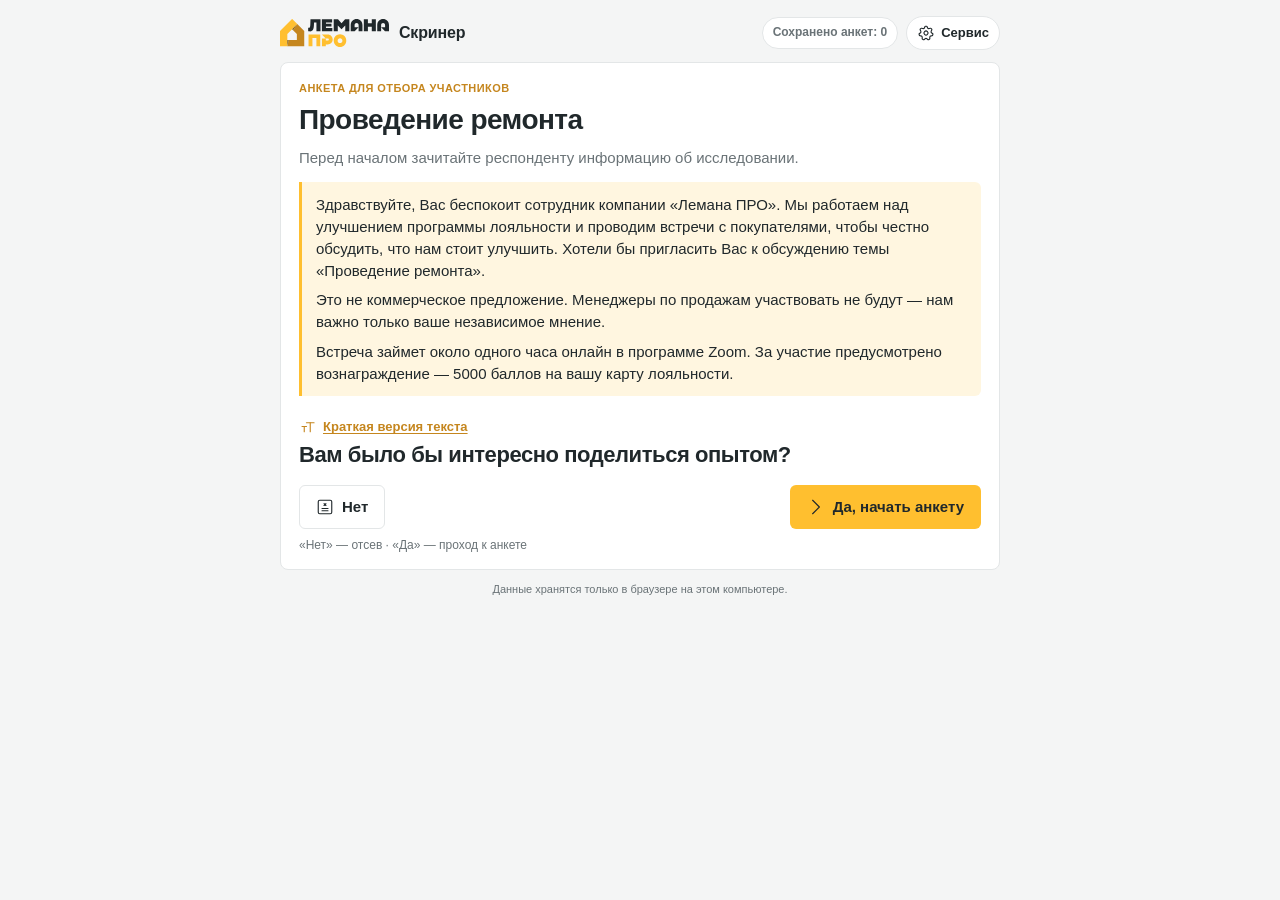
==== index.html @ e0bbbfd1 "Initial commit: статический скринер и деплой на GitHub Pages. Co-authored-by: Cursor <cursoragent@cu" ====
<!doctype html>
<html lang="ru">
<head>
  <meta charset="utf-8">
  <meta http-equiv="refresh" content="0; url=anketa.html">
  <link rel="canonical" href="anketa.html">
  <title>Скринер — Лемана ПРО</title>
</head>
<body>
  <p><a href="anketa.html">Открыть скринер</a></p>
</body>
</html>
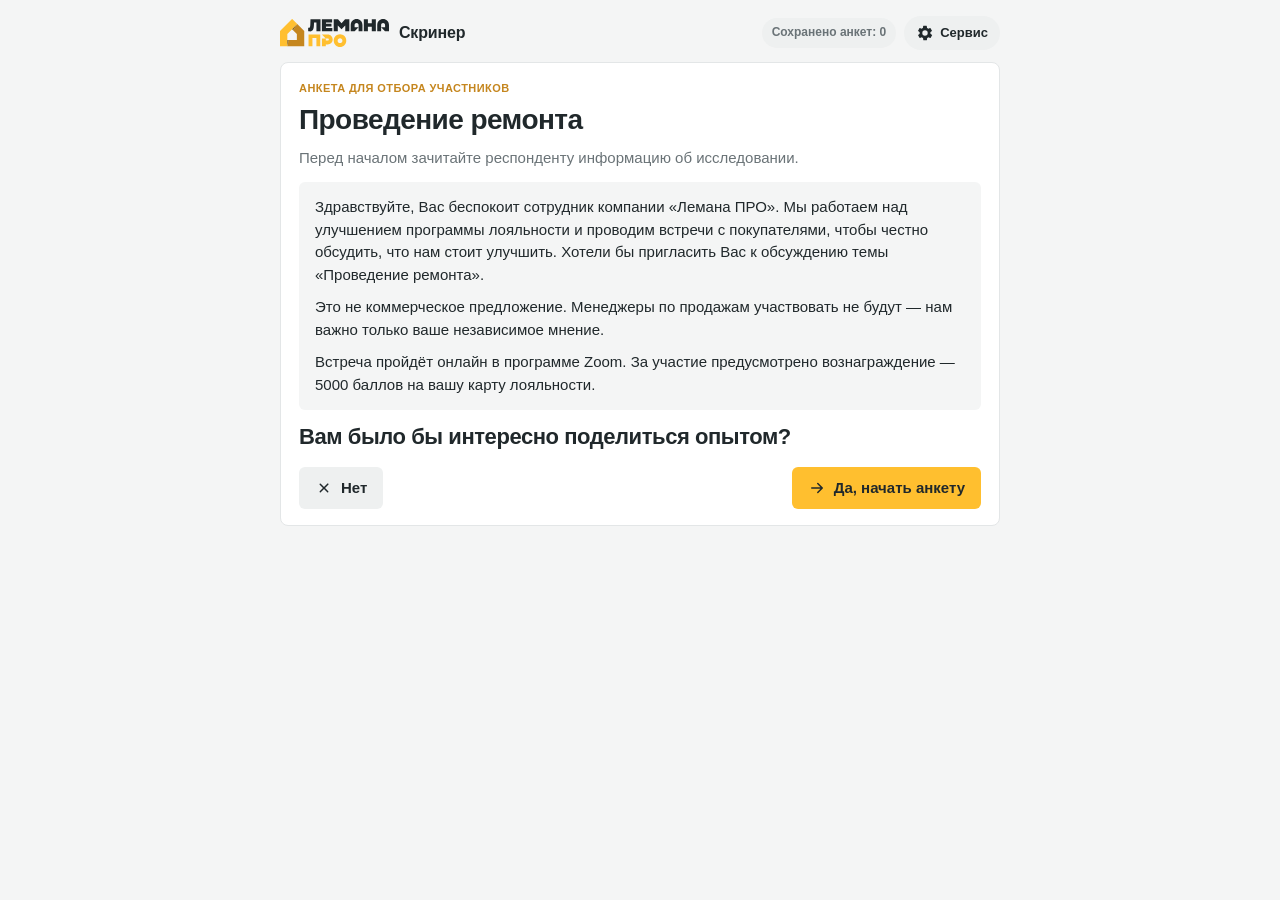
==== commit 14faedec: "Обновить скринер: UI, режимы текстов, favicon и деплой. Добавлены упрощённые текстовки с редактируем" ====
--- a/index.html
+++ b/index.html
@@ -4,7 +4,8 @@
   <meta charset="utf-8">
   <meta http-equiv="refresh" content="0; url=anketa.html">
   <link rel="canonical" href="anketa.html">
-  <title>Скринер — Лемана ПРО</title>
+  <link rel="icon" href="favicon.svg" type="image/svg+xml">
+  <title>Скринер Лемана ПРО</title>
 </head>
 <body>
   <p><a href="anketa.html">Открыть скринер</a></p>
